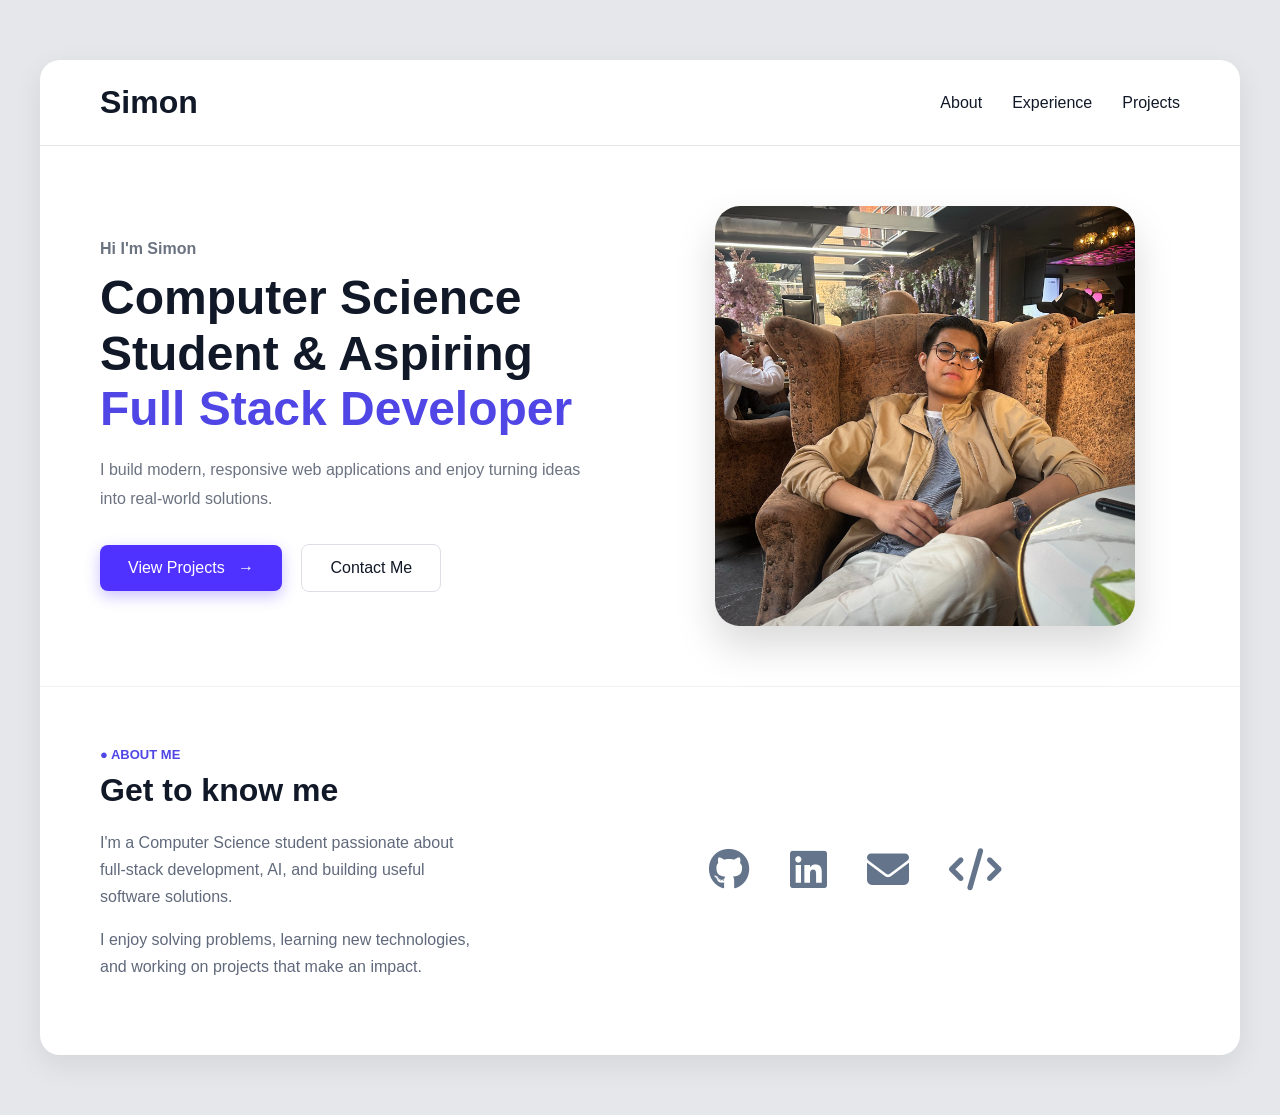
==== index.html @ 5ca06b73 "Initial portfolio website" ====
<!DOCTYPE html>
<html lang="en">

<head>
    <meta charset="UTF-8">
    <meta name="viewport" content="width=device-width, initial-scale=1.0">
    <title>Simon's Resume</title>

    <link rel="stylesheet" href="./style/style.css">
    <link rel="stylesheet" href="https://cdnjs.cloudflare.com/ajax/libs/font-awesome/6.5.1/css/all.min.css">
</head>

<body>
    <header>
        <nav>
            <h1>Simon</h1>

            <ul class="nav-links">
                <li><a href="./index.html">About</a></li>
                <li><a href="./public/experience.html">Experience</a></li>
                <li><a href="./public/project.html">Projects</a></li>
            </ul>
        </nav>
    </header>

    <section id="about" class="about">
        <div class="about-content">
            <h4>Hi I'm Simon</h4>

            <h2>
                Computer Science Student & Aspiring
                <span>Full Stack Developer</span>
            </h2>

            <p>
                I build modern, responsive web applications and enjoy turning ideas
                into real-world solutions.
            </p>

            <a href="./public/project.html" class="view-project">
                View Projects &nbsp; →
            </a>

            <a href="#contact" class="contact-me">
                Contact Me
            </a>
        </div>

        <div class="about-image">
            <img src="./images/image.png" alt="Photo of Simon">
        </div>
    </section>

    <section id="contact" class="about-details">
        <div class="about-description">
            <h4>● ABOUT ME</h4>
            <h2>Get to know me</h2>

            <p>
                I'm a Computer Science student passionate about full-stack development,
                AI, and building useful software solutions.
            </p>

            <p>
                I enjoy solving problems, learning new technologies, and working on
                projects that make an impact.
            </p>
        </div>

        <div class="social-links">
            <a href="https://github.com/XfourMD" target="_blank" aria-label="GitHub">
                <i class="fa-brands fa-github"></i>
            </a>

            <a href="https://www.linkedin.com/in/rathsetheara-simon-93519a324/"
               target="_blank"
               aria-label="LinkedIn">
                <i class="fa-brands fa-linkedin"></i>
            </a>

            <a href="mailto:rathsetheara.simon@gmail.com" aria-label="Email">
                <i class="fa-solid fa-envelope"></i>
            </a>

            <a href="./public/project.html" aria-label="Projects">
                <i class="fa-solid fa-code"></i>
            </a>
        </div>
    </section>
</body>

</html>
---- style/style.css ----
/* RESET */
* {
    margin: 0;
    padding: 0;
    box-sizing: border-box;
}

html {
    background-color: #e5e7eb;
    font-family: Arial, Helvetica, sans-serif;
    scroll-behavior: smooth;
}

body {
    background-color: white;
    color: #111827;
    max-width: 1200px;
    margin: 60px auto;
    border-radius: 20px;
    box-shadow: 0 10px 30px rgba(0, 0, 0, 0.08);
}

span {
    color: #4f46e5;
}

/* NAVIGATION */

nav {
    display: flex;
    justify-content: space-between;
    align-items: center;
    padding: 24px 60px;
    border-bottom: 1px solid #e5e7eb;
}

nav h1 {
    font-size: 2rem;
}

.nav-links {
    display: flex;
    gap: 30px;
    list-style: none;
}

.nav-links a {
    color: #111827;
    text-decoration: none;
    font-weight: 500;
}

.nav-links a:hover {
    color: #4f46e5;
}

/* HERO / ABOUT */

.about {
    display: flex;
    align-items: center;
    justify-content: space-between;
    gap: 60px;
    padding: 60px;
}

.about-content {
    flex: 1;
}

.about h4 {
    color: #6b7280;
    margin-bottom: 12px;
}

.about h2 {
    font-size: clamp(2rem, 4vw, 3rem);
    line-height: 1.15;
    margin-bottom: 20px;
}

.about p {
    color: #6b7280;
    line-height: 1.8;
    margin-bottom: 30px;
}

/* HERO IMAGE */

.about-image {
    flex: 1;
    display: flex;
    justify-content: center;
}

.about-image img {
    width: 100%;
    max-width: 420px;
    aspect-ratio: 1 / 1;
    object-fit: cover;
    border-radius: 25px;
    box-shadow: 0 20px 40px rgba(0, 0, 0, 0.15);
}

/* BUTTONS */

.view-project,
.contact-me {
    padding: 14px 28px;
    border-radius: 8px;
    font-size: 16px;
    cursor: pointer;
}

.view-project {
    background-color: #4f32ff;
    color: white;
    border: none;
    box-shadow: 0 5px 15px rgba(79, 50, 255, 0.3);
}

.view-project:hover {
    background-color: #3f25e6;
}

.contact-me {
    background-color: white;
    color: #111827;
    border: 1px solid #dcdfe5;
    margin-left: 15px;
}

.contact-me:hover {
    background-color: #f9fafb;
}

/* ABOUT DETAILS SECTION */

.about-details {
    display: grid;
    grid-template-columns: 1fr 1.7fr;
    gap: 50px;
    align-items: center;
    padding: 60px;
    border-top: 1px solid #f0f0f0;
}

.about-description h4 {
    color: #4f46e5;
    font-size: 13px;
    margin-bottom: 10px;
}

.about-description h2 {
    font-size: 2rem;
    margin-bottom: 20px;
}

.about-description p {
    color: #60697b;
    line-height: 1.7;
    margin-bottom: 15px;
}

/* SOCIAL LINK */

.social-links {
    display: flex;
    justify-content: center;
    align-items: center;
    gap: 40px;
    min-width: 450px;
}

.social-links a {
    color: #64748b;
    font-size: 42px;
    text-decoration: none;
    transition: 0.2s ease;
}

.social-links a:hover {
    color: #4f46e5;
    transform: translateY(-4px);
}

/* ACCESSIBILITY */

a:focus-visible,
button:focus-visible {
    outline: 3px solid #4338ca;
    outline-offset: 3px;
}

.view-project,
.contact-me {
    display: inline-block;
    text-decoration: none;
}

@media (prefers-reduced-motion: reduce) {
    html {
        scroll-behavior: auto;
    }
    *,
    *::before,
    *::after {
        scroll-behavior: auto !important;
        transition-duration: 0.01ms !important;
        animation-duration: 0.01ms !important;
        animation-iteration-count: 1 !important;
    }
}

/* TABLET */

@media (max-width: 900px) {
    body {
        margin: 30px;
    }
    nav {
        padding: 24px 30px;
    }
    .nav-links {
        gap: 18px;
    }
    .about {
        flex-direction: column;
        text-align: center;
        padding: 50px 30px;
    }
    .about-image img {
        max-width: 350px;
    }
    .about-details {
        grid-template-columns: 1fr;
        padding: 50px 30px;
    }
    .about-description {
        text-align: center;
    }
    .about-cards {
        grid-template-columns: repeat(3, 1fr);
    }
}

/* MOBILE */

@media (max-width: 650px) {
    body {
        margin: 0;
        border-radius: 0;
    }
    nav {
        flex-direction: column;
        gap: 20px;
        padding: 24px 20px;
    }
    .nav-links {
        flex-wrap: wrap;
        justify-content: center;
        gap: 15px;
    }
    .about {
        padding: 40px 20px;
    }
    .about h2 {
        font-size: 2.2rem;
    }
    .about-image img {
        max-width: 300px;
    }
    .view-project,
    .contact-me {
        width: 100%;
        margin: 8px 0;
    }
    .about-details {
        padding: 40px 20px;
    }
    .about-cards {
        grid-template-columns: 1fr;
    }
    .about-card {
        min-height: auto;
    }
}

/* =========================
   ABOUT PAGE
   ========================= */

.about-page {
    padding: 60px;
}

/* MAIN ABOUT CONTENT */

.about-page-content {
    display: grid;
    grid-template-columns: 1fr 1.4fr;
    align-items: center;
    gap: 60px;
}

/* IMAGE */

.about-page-image img {
    width: 100%;
    max-width: 380px;
    aspect-ratio: 1 / 1;
    object-fit: cover;
    border-radius: 20px;
    box-shadow: 0 15px 30px rgba(0, 0, 0, 0.15);
}

/* TEXT */

.about-page-text h4 {
    color: #4f46e5;
    font-size: 14px;
    margin-bottom: 12px;
}

.about-page-text h1 {
    font-size: 2.5rem;
    line-height: 1.2;
    margin-bottom: 25px;
}

.about-page-text p {
    color: #6b7280;
    line-height: 1.8;
    margin-bottom: 18px;
}

/* FACT CARDS */

.about-facts {
    display: grid;
    grid-template-columns: repeat(3, 1fr);
    gap: 20px;
    margin-top: 60px;
}

.fact {
    padding: 25px;
    background-color: #f9fafb;
    border: 1px solid #e5e7eb;
    border-radius: 12px;
}

.fact h3 {
    margin-bottom: 10px;
}

.fact p {
    color: #6b7280;
    line-height: 1.6;
}

/* TABLET */

@media (max-width: 800px) {
    .about-page {
        padding: 40px 30px;
    }
    .about-page-content {
        grid-template-columns: 1fr;
        text-align: center;
    }
    .about-page-image {
        display: flex;
        justify-content: center;
    }
    .about-facts {
        grid-template-columns: 1fr;
    }
}

/* MOBILE */

@media (max-width: 600px) {
    .about-page {
        padding: 35px 20px;
    }
    .about-page-text h1 {
        font-size: 2rem;
    }
    .about-page-image img {
        max-width: 280px;
    }
}

/* =========================
   CONTACT PAGE
   ========================= */

.contact-page {
    padding: 70px 60px;
}

/* CONTACT HEADING */

.contact-heading {
    max-width: 650px;
    margin-bottom: 45px;
}

.contact-heading h4 {
    color: #4f46e5;
    font-size: 14px;
    margin-bottom: 10px;
}

.contact-heading h1 {
    font-size: 2.8rem;
    margin-bottom: 15px;
}

.contact-heading p {
    color: #6b7280;
    line-height: 1.7;
}

/* CONTACT LINKS */

.contact-links {
    display: grid;
    grid-template-columns: repeat(3, 1fr);
    gap: 20px;
}

/* CONTACT CARD */

.contact-card {
    display: flex;
    align-items: center;
    gap: 15px;
    padding: 25px;
    background-color: #f9fafb;
    border: 1px solid #e5e7eb;
    border-radius: 12px;
    color: #111827;
    text-decoration: none;
    transition: 0.2s;
}

/* CARD HOVER */

.contact-card:hover {
    transform: translateY(-4px);
    border-color: #4f46e5;
    box-shadow: 0 10px 25px rgba(0, 0, 0, 0.08);
}

/* ICON */

.contact-icon {
    font-size: 28px;
}

/* CARD TEXT */

.contact-card h3 {
    margin-bottom: 5px;
}

.contact-card p {
    color: #6b7280;
    font-size: 14px;
}

/* ARROW */

.arrow {
    margin-left: auto;
    color: #4f46e5;
    font-size: 22px;
}

/* TABLET */

@media (max-width: 800px) {
    .contact-page {
        padding: 50px 30px;
    }
    .contact-links {
        grid-template-columns: 1fr;
    }
}

/* MOBILE */

@media (max-width: 600px) {
    .contact-page {
        padding: 40px 20px;
    }
    .contact-heading h1 {
        font-size: 2rem;
    }
    .contact-card {
        padding: 20px;
    }
}

/* PROJECT PAGE */

.projects-section {
    width: min(1000px, 86%);
    min-height: calc(100vh - 90px);
    margin: 0 auto;
    padding: 80px 0 120px;
}

.project {
    display: grid;
    grid-template-columns: 300px 1fr;
    align-items: center;
    gap: 40px;
    padding: 28px;
    color: #111827;
    background-color: #ffffff;
    border: 1px solid #d1d5db;
    border-radius: 16px;
    text-decoration: none;
    cursor: pointer;
    transition: transform 0.2s ease, border-color 0.2s ease, box-shadow 0.2s ease;
}

.project:hover {
    transform: translateY(-3px);
    border-color: #4f46e5;
    box-shadow: 0 10px 30px rgba(17, 24, 39, 0.1);
}

.project:focus-visible {
    outline: 3px solid #4338ca;
    outline-offset: 4px;
}

.project-image {
    display: block;
    width: 100%;
    aspect-ratio: 16 / 9;
    object-fit: cover;
    border: 1px solid #d1d5db;
    border-radius: 12px;
}

.project-content h2 {
    margin-bottom: 14px;
    color: #111827;
    font-size: 1.8rem;
    font-weight: 650;
    line-height: 1.3;
}

.external-arrow {
    display: inline-block;
    margin-left: 4px;
    color: #4338ca;
    transition: transform 0.2s ease;
}

.project:hover .external-arrow,
.project:focus-visible .external-arrow {
    transform: translate(3px, -3px);
}

.project-description {
    max-width: 68ch;
    margin-bottom: 24px;
    color: #4b5563;
    font-size: 1rem;
    line-height: 1.75;
}

.project-tech {
    display: flex;
    flex-wrap: wrap;
    gap: 10px;
}

.project-tech span {
    padding: 8px 14px;
    color: #3730a3;
    background-color: #eef2ff;
    border: 1px solid #c7d2fe;
    border-radius: 999px;
    font-size: 0.9rem;
    font-weight: 600;
}

.nav-links .active {
    color: #4338ca;
    font-weight: 700;
}

@media (max-width: 850px) {
    .projects-section {
        width: min(90%, 700px);
        padding: 60px 0 90px;
    }
    .project {
        grid-template-columns: 220px 1fr;
        gap: 28px;
        padding: 24px;
    }
    .project-content h2 {
        font-size: 1.55rem;
    }
}

@media (max-width: 650px) {
    .projects-section {
        width: auto;
        padding: 40px 20px 70px;
    }
    .project {
        grid-template-columns: 1fr;
        gap: 24px;
        padding: 20px;
    }
    .project-content h2 {
        font-size: 1.4rem;
    }
    .project-description {
        line-height: 1.65;
    }
    .project-tech span {
        padding: 7px 12px;
        font-size: 0.85rem;
    }
}

/* ==================================
   EXPERIENCE PAGE ONLY
================================== */

.experience-page .experience-section {
    width: min(1000px, 86%);
    margin: 0 auto;
    padding: 80px 0 120px;
}

.experience-page .experience-heading {
    max-width: 650px;
    margin-bottom: 70px;
}

.experience-page .experience-heading h4 {
    color: #4f46e5;
    font-size: 0.85rem;
    letter-spacing: 1.5px;
    margin-bottom: 12px;
}

.experience-page .experience-heading h1 {
    font-size: 2.8rem;
    line-height: 1.15;
    margin-bottom: 15px;
}

.experience-page .experience-heading p {
    color: #6b7280;
    font-size: 1.1rem;
    line-height: 1.7;
}

.experience-page .experience-item {
    display: grid;
    grid-template-columns: 180px 1fr;
    gap: 60px;
    padding: 42px 0;
    border-top: 1px solid #e5e7eb;
    transition: transform 0.2s ease;
}

.experience-page .experience-item:last-child {
    border-bottom: 1px solid #e5e7eb;
}

.experience-page .experience-item:hover {
    transform: translateX(5px);
}

.experience-page .experience-date {
    color: #6b7280;
    font-size: 0.95rem;
    font-weight: 600;
    letter-spacing: 0.3px;
}

.experience-page .experience-content h2 {
    color: #111827;
    font-size: 1.8rem;
    font-weight: 600;
    line-height: 1.25;
    margin-bottom: 8px;
}

.experience-page .experience-content h2 span {
    color: #4f46e5;
    font-size: 1.2rem;
}

.experience-page .experience-content h3 {
    color: #6b7280;
    font-size: 1.15rem;
    font-weight: 500;
    margin-bottom: 22px;
}

.experience-page .experience-content p {
    max-width: 720px;
    color: #6b7280;
    font-size: 1.05rem;
    line-height: 1.8;
    margin-bottom: 24px;
}

.experience-page .experience-tech {
    display: flex;
    flex-wrap: wrap;
    gap: 10px;
}

.experience-page .experience-tech span {
    padding: 8px 16px;
    background-color: #eef2ff;
    color: #4f46e5;
    border-radius: 999px;
    font-size: 0.9rem;
    font-weight: 500;
}

@media (max-width: 800px) {
    .experience-page .experience-section {
        width: 90%;
        padding: 60px 0 90px;
    }
    .experience-page .experience-heading {
        margin-bottom: 45px;
    }
    .experience-page .experience-heading h1 {
        font-size: 2.2rem;
    }
    .experience-page .experience-item {
        grid-template-columns: 130px 1fr;
        gap: 30px;
    }
}

@media (max-width: 600px) {
    .experience-page .experience-section {
        width: auto;
        padding: 45px 20px 70px;
    }
    .experience-page .experience-heading h1 {
        font-size: 2rem;
    }
    .experience-page .experience-item {
        grid-template-columns: 1fr;
        gap: 12px;
        padding: 32px 0;
    }
    .experience-page .experience-content h2 {
        font-size: 1.5rem;
    }
    .experience-page .experience-content p {
        font-size: 1rem;
        line-height: 1.7;
    }
    .experience-page .experience-tech span {
        padding: 7px 12px;
        font-size: 0.85rem;
    }
}
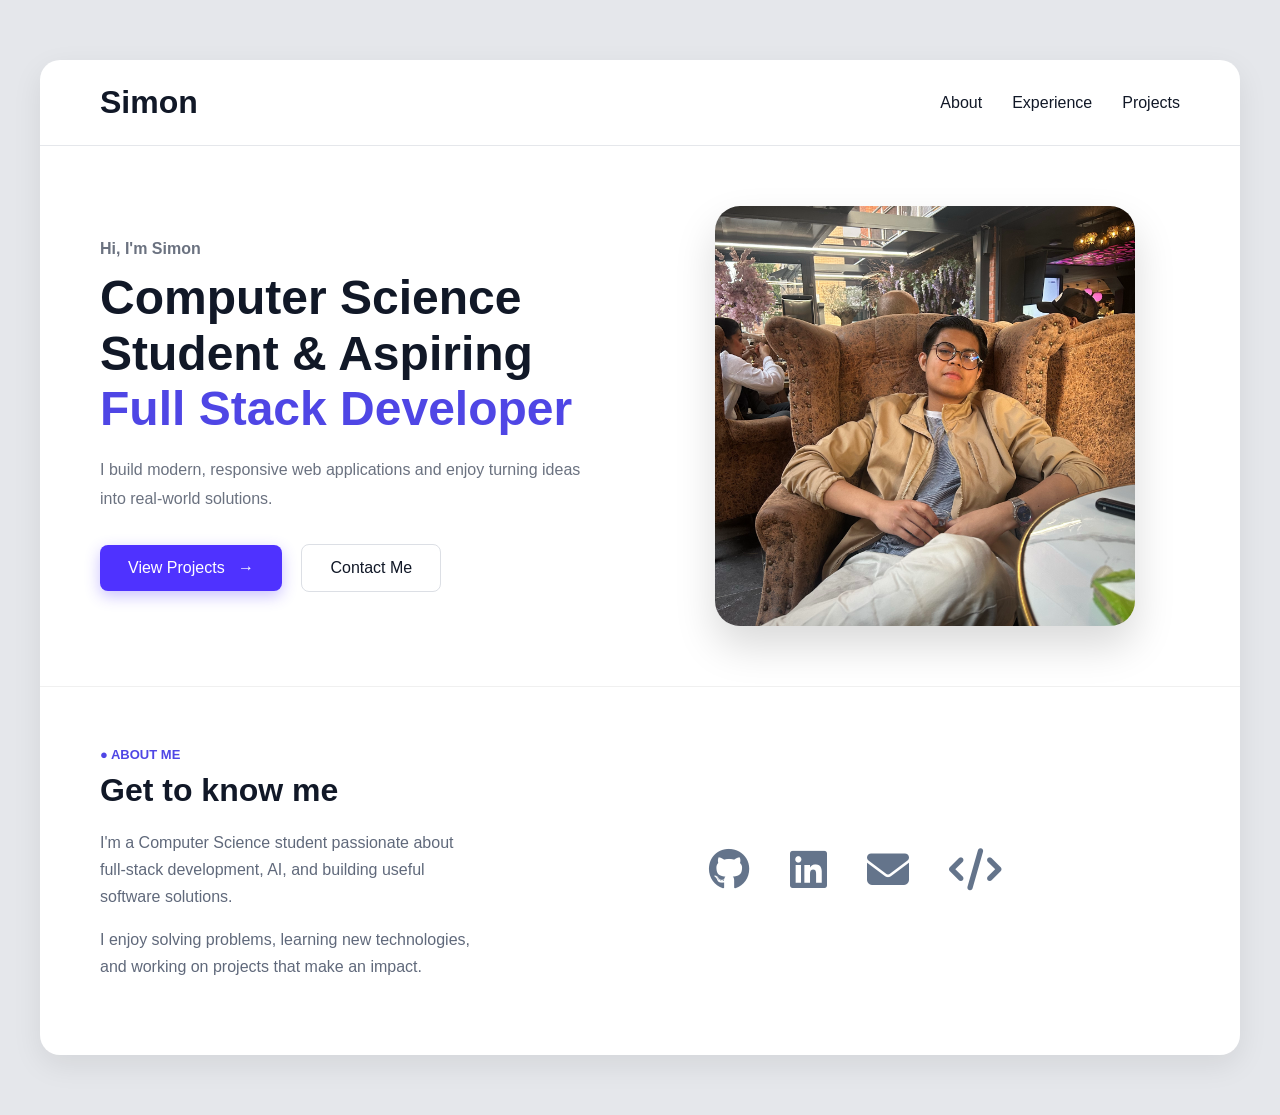
==== commit a53885b3: "updating title" ====
--- a/index.html
+++ b/index.html
@@ -4,7 +4,7 @@
 <head>
     <meta charset="UTF-8">
     <meta name="viewport" content="width=device-width, initial-scale=1.0">
-    <title>Simon's Resume</title>
+    <title>Simon | Full Stack Developer</title>
 
     <link rel="stylesheet" href="./style/style.css">
     <link rel="stylesheet" href="https://cdnjs.cloudflare.com/ajax/libs/font-awesome/6.5.1/css/all.min.css">
@@ -25,7 +25,7 @@
 
     <section id="about" class="about">
         <div class="about-content">
-            <h4>Hi I'm Simon</h4>
+            <h4>Hi, I'm Simon</h4>
 
             <h2>
                 Computer Science Student & Aspiring
